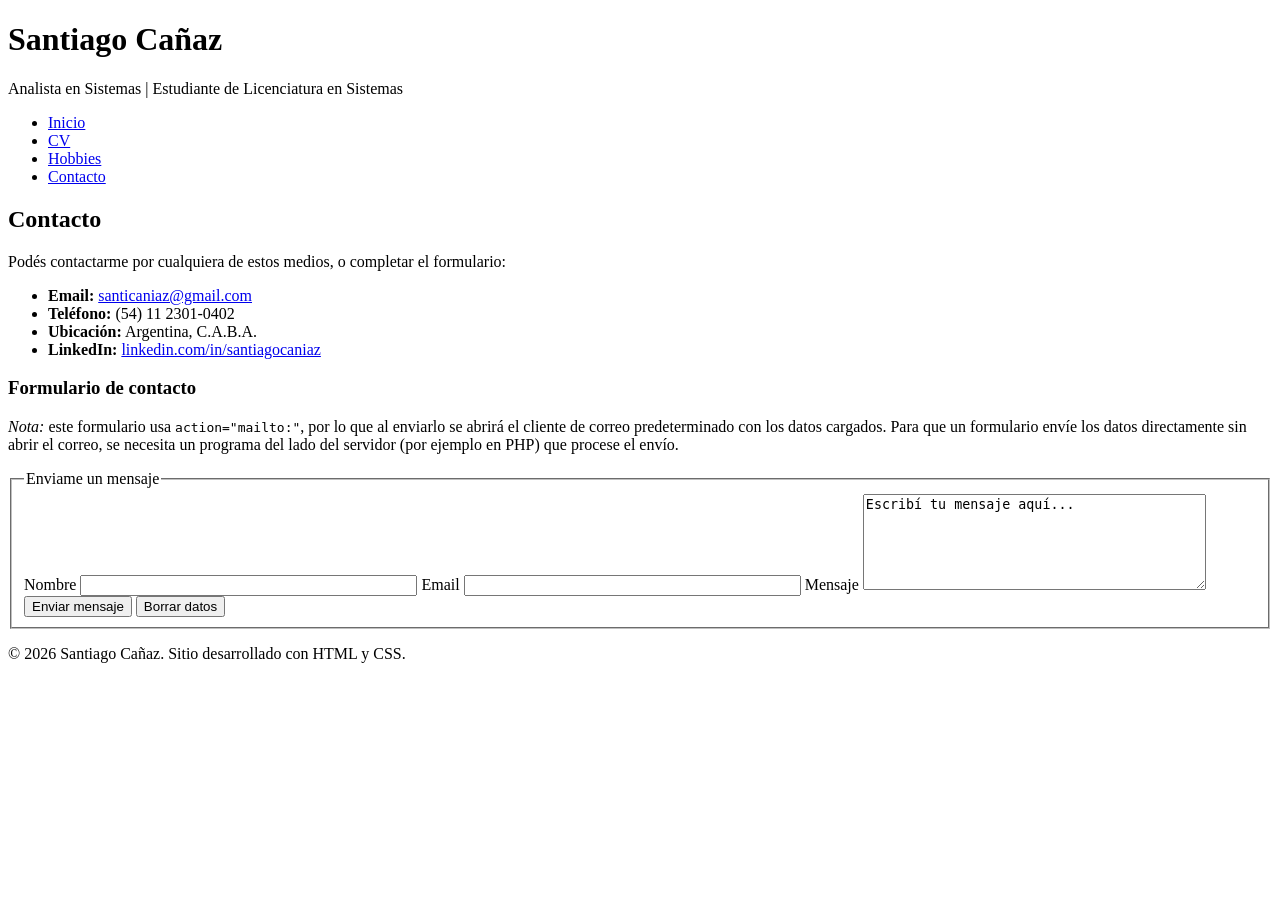
==== contacto.html @ 0b8a00d3 "Subir páginas HTML del sitio" ====
<!DOCTYPE html PUBLIC "-//W3C//DTD XHTML 1.0 Strict//EN" "http://www.w3.org/TR/xhtml1/DTD/xhtml1-strict.dtd">
<html xmlns="http://www.w3.org/1999/xhtml" xml:lang="es" lang="es">
<head>
  <meta http-equiv="Content-Type" content="text/html; charset=utf-8" />
  <title>Santiago Cañaz - Contacto</title>
  <meta name="description" content="Datos de contacto y formulario de contacto de Santiago Cañaz." />
  <meta name="author" content="Santiago Cañaz" />
  <link rel="icon" type="image/svg+xml" href="images/avatar.svg" />
  <link rel="preconnect" href="https://fonts.googleapis.com" />
  <link rel="preconnect" href="https://fonts.gstatic.com" />
  <link href="https://fonts.googleapis.com/css2?family=Inter:wght@400;500;600;700&display=swap" rel="stylesheet" />
  <link rel="stylesheet" type="text/css" href="css/estilos.css" />
</head>

<body>

  <div id="contenedor">

    <div id="cabecera">
      <h1>Santiago Cañaz</h1>
      <p class="subtitulo">Analista en Sistemas | Estudiante de Licenciatura en Sistemas</p>
    </div>

    <div id="menu">
      <ul>
        <li><a href="index.html">Inicio</a></li>
        <li><a href="cv.html">CV</a></li>
        <li><a href="hobbies.html">Hobbies</a></li>
        <li><a class="activo" href="contacto.html">Contacto</a></li>
      </ul>
    </div>

    <div id="contenido">

      <h2>Contacto</h2>
      <p>Podés contactarme por cualquiera de estos medios, o completar el formulario:</p>

      <ul class="datos-contacto">
        <li><strong>Email:</strong> <a href="mailto:santicaniaz@gmail.com">santicaniaz@gmail.com</a></li>
        <li><strong>Teléfono:</strong> (54) 11 2301-0402</li>
        <li><strong>Ubicación:</strong> Argentina, C.A.B.A.</li>
        <li><strong>LinkedIn:</strong> <a href="https://www.linkedin.com/in/santiagocaniaz/" title="Perfil de LinkedIn de Santiago Cañaz" target="_blank" rel="noopener">linkedin.com/in/santiagocaniaz</a></li>
      </ul>

      <h3>Formulario de contacto</h3>
      <p>
        <em>Nota:</em> este formulario usa <code>action="mailto:"</code>, por lo que al enviarlo se
        abrirá el cliente de correo predeterminado con los datos cargados. Para que un formulario
        envíe los datos directamente sin abrir el correo, se necesita un programa del lado del
        servidor (por ejemplo en PHP) que procese el envío.
      </p>

      <form action="mailto:santicaniaz@gmail.com" method="post" enctype="text/plain">

        <fieldset>
          <legend>Enviame un mensaje</legend>

          <label for="nombre">Nombre</label>
          <input type="text" id="nombre" name="nombre" size="40" maxlength="60" />

          <label for="email">Email</label>
          <input type="email" id="email" name="email" size="40" maxlength="60" />

          <label for="mensaje">Mensaje</label>
          <textarea id="mensaje" name="mensaje" rows="6" cols="40">Escribí tu mensaje aquí...</textarea>

          <input type="submit" name="enviar" value="Enviar mensaje" />
          <input type="reset" name="limpiar" value="Borrar datos" />
        </fieldset>

      </form>

    </div>

    <div id="pie">
      <p>&copy; 2026 Santiago Cañaz. Sitio desarrollado con HTML y CSS.</p>
    </div>

  </div>

</body>
</html>
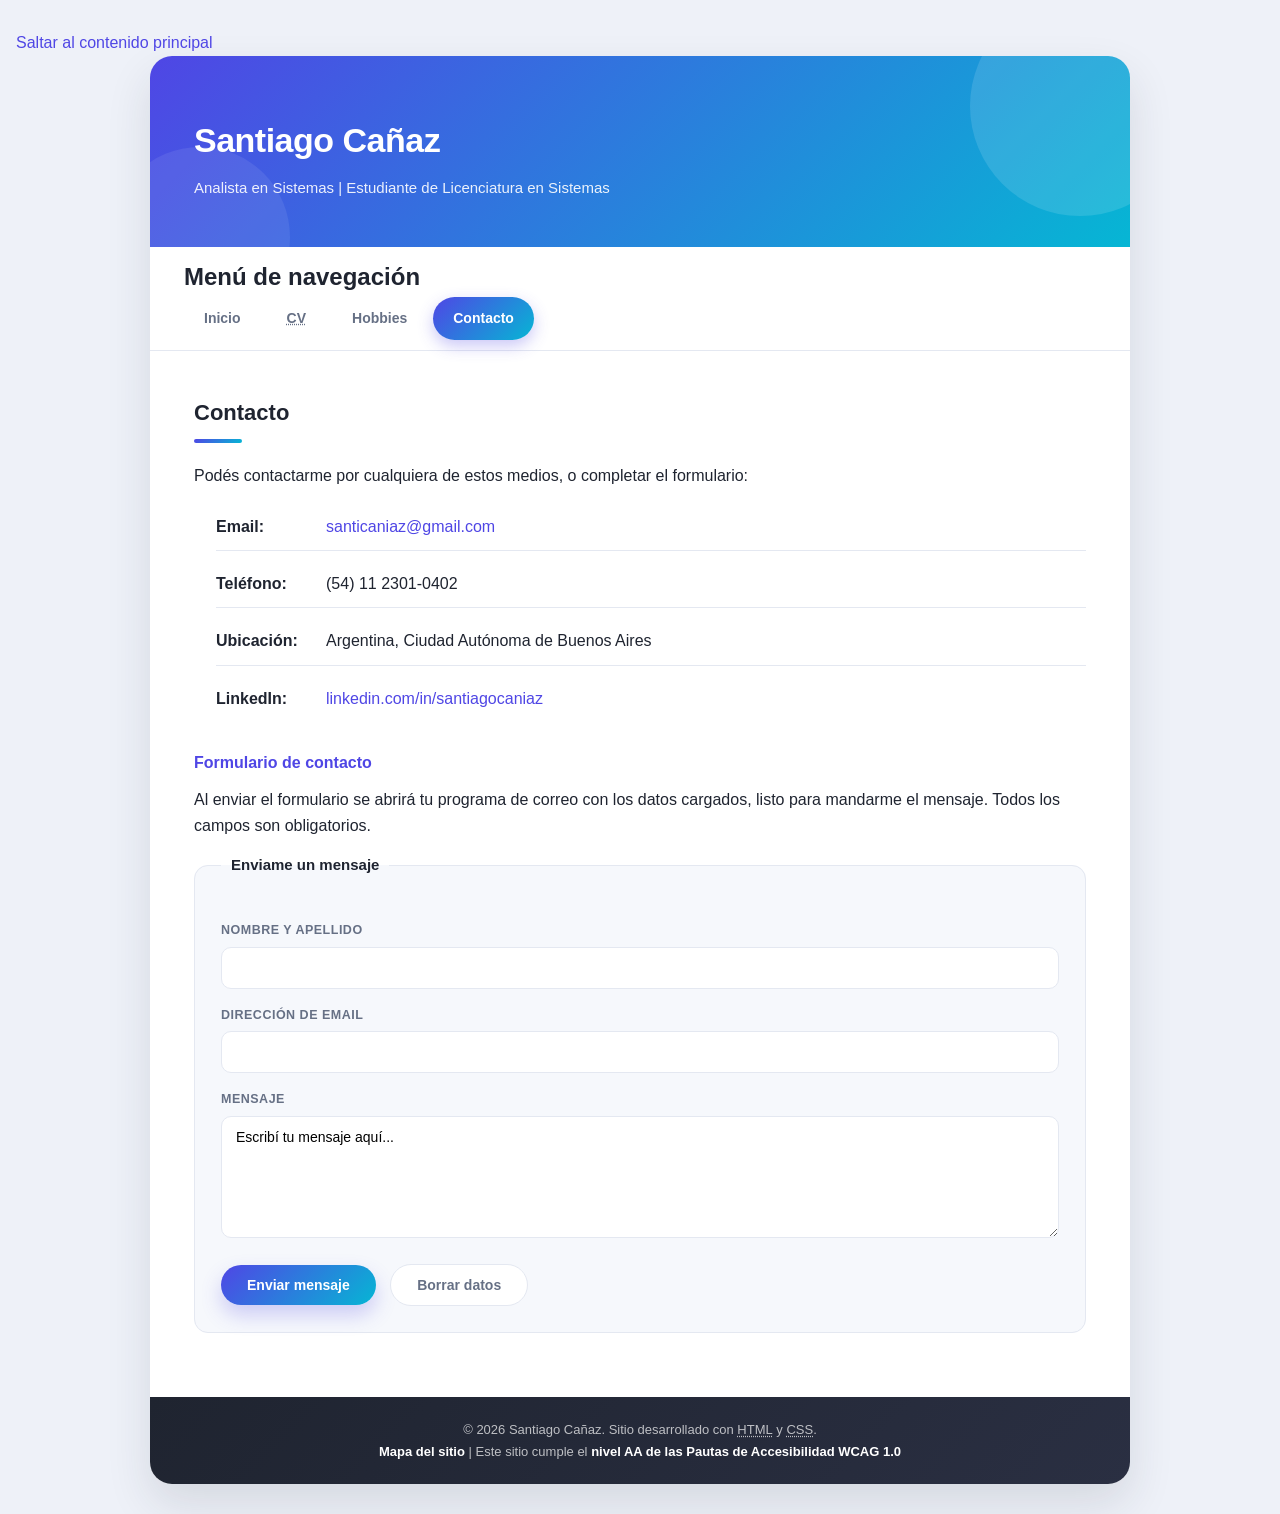
==== commit 1631ccb7: "Actividad 5: páginas accesibles (WCAG 1.0 AA) + mapa del sitio" ====
--- a/contacto.html
+++ b/contacto.html
@@ -4,15 +4,19 @@
   <meta http-equiv="Content-Type" content="text/html; charset=utf-8" />
   <title>Santiago Cañaz - Contacto</title>
   <meta name="description" content="Datos de contacto y formulario de contacto de Santiago Cañaz." />
+  <meta name="keywords" content="Santiago Cañaz, contacto, email, formulario" />
   <meta name="author" content="Santiago Cañaz" />
   <link rel="icon" type="image/svg+xml" href="images/avatar.svg" />
-  <link rel="preconnect" href="https://fonts.googleapis.com" />
-  <link rel="preconnect" href="https://fonts.gstatic.com" />
-  <link href="https://fonts.googleapis.com/css2?family=Inter:wght@400;500;600;700&display=swap" rel="stylesheet" />
+  <link rel="start" href="index.html" title="Inicio" />
+  <link rel="contents" href="mapa.html" title="Mapa del sitio" />
   <link rel="stylesheet" type="text/css" href="css/estilos.css" />
 </head>
 
 <body>
+
+  <div id="saltar">
+    <a href="#contenido">Saltar al contenido principal</a>
+  </div>
 
   <div id="contenedor">
 
@@ -22,32 +26,31 @@
     </div>
 
     <div id="menu">
+      <h2 class="oculto">Menú de navegación</h2>
       <ul>
         <li><a href="index.html">Inicio</a></li>
-        <li><a href="cv.html">CV</a></li>
+        <li><a href="cv.html"><abbr title="Curriculum Vitae">CV</abbr></a></li>
         <li><a href="hobbies.html">Hobbies</a></li>
-        <li><a class="activo" href="contacto.html">Contacto</a></li>
+        <li><a class="activo" href="contacto.html" title="Contacto (página actual)">Contacto</a></li>
       </ul>
     </div>
 
     <div id="contenido">
 
-      <h2>Contacto</h2>
+      <h2 class="primero">Contacto</h2>
       <p>Podés contactarme por cualquiera de estos medios, o completar el formulario:</p>
 
       <ul class="datos-contacto">
-        <li><strong>Email:</strong> <a href="mailto:santicaniaz@gmail.com">santicaniaz@gmail.com</a></li>
+        <li><strong>Email:</strong> <a href="mailto:santicaniaz@gmail.com" title="Enviar un correo a Santiago Cañaz">santicaniaz@gmail.com</a></li>
         <li><strong>Teléfono:</strong> (54) 11 2301-0402</li>
-        <li><strong>Ubicación:</strong> Argentina, C.A.B.A.</li>
-        <li><strong>LinkedIn:</strong> <a href="https://www.linkedin.com/in/santiagocaniaz/" title="Perfil de LinkedIn de Santiago Cañaz" target="_blank" rel="noopener">linkedin.com/in/santiagocaniaz</a></li>
+        <li><strong>Ubicación:</strong> Argentina, Ciudad Autónoma de Buenos Aires</li>
+        <li><strong>LinkedIn:</strong> <a href="https://www.linkedin.com/in/santiagocaniaz/" title="Perfil de LinkedIn de Santiago Cañaz (sitio externo)">linkedin.com/in/santiagocaniaz</a></li>
       </ul>
 
       <h3>Formulario de contacto</h3>
       <p>
-        <em>Nota:</em> este formulario usa <code>action="mailto:"</code>, por lo que al enviarlo se
-        abrirá el cliente de correo predeterminado con los datos cargados. Para que un formulario
-        envíe los datos directamente sin abrir el correo, se necesita un programa del lado del
-        servidor (por ejemplo en PHP) que procese el envío.
+        Al enviar el formulario se abrirá tu programa de correo con los datos cargados, listo para
+        mandarme el mensaje. Todos los campos son obligatorios.
       </p>
 
       <form action="mailto:santicaniaz@gmail.com" method="post" enctype="text/plain">
@@ -55,17 +58,17 @@
         <fieldset>
           <legend>Enviame un mensaje</legend>
 
-          <label for="nombre">Nombre</label>
-          <input type="text" id="nombre" name="nombre" size="40" maxlength="60" />
+          <label for="nombre">Nombre y apellido</label>
+          <input class="campo" type="text" id="nombre" name="nombre" size="40" maxlength="60" value="" />
 
-          <label for="email">Email</label>
-          <input type="email" id="email" name="email" size="40" maxlength="60" />
+          <label for="email">Dirección de email</label>
+          <input class="campo" type="text" id="email" name="email" size="40" maxlength="60" value="" />
 
           <label for="mensaje">Mensaje</label>
           <textarea id="mensaje" name="mensaje" rows="6" cols="40">Escribí tu mensaje aquí...</textarea>
 
-          <input type="submit" name="enviar" value="Enviar mensaje" />
-          <input type="reset" name="limpiar" value="Borrar datos" />
+          <input class="boton-form enviar" type="submit" name="enviar" value="Enviar mensaje" />
+          <input class="boton-form borrar" type="reset" name="limpiar" value="Borrar datos" />
         </fieldset>
 
       </form>
@@ -73,7 +76,12 @@
     </div>
 
     <div id="pie">
-      <p>&copy; 2026 Santiago Cañaz. Sitio desarrollado con HTML y CSS.</p>
+      <p>&copy; 2026 Santiago Cañaz. Sitio desarrollado con <abbr title="HyperText Markup Language" lang="en" xml:lang="en">HTML</abbr> y <abbr title="Cascading Style Sheets" lang="en" xml:lang="en">CSS</abbr>.</p>
+      <p>
+        <a href="mapa.html">Mapa del sitio</a> |
+        Este sitio cumple el
+        <a href="https://www.w3.org/WAI/WCAG1AA-Conformance" hreflang="en" title="Explicación del nivel AA de conformidad (sitio del W3C, en inglés)">nivel AA de las Pautas de Accesibilidad WCAG 1.0</a>
+      </p>
     </div>
 
   </div>
--- a/css/estilos.css
+++ b/css/estilos.css
@@ -0,0 +1,515 @@
+/* =======================================================
+   Sitio web personal - Santiago Cañaz
+   Hoja de estilos externa (CSS) - estilo moderno
+   ======================================================= */
+
+:root {
+  --color-primary: #4f46e5;
+  --color-primary-dark: #3d33c9;
+  --color-accent: #06b6d4;
+  --color-bg: #eef1f8;
+  --color-surface: #ffffff;
+  --color-surface-alt: #f6f8fc;
+  --color-text: #1f2430;
+  --color-text-muted: #667085;
+  --color-border: #e4e8f1;
+  --radius-lg: 22px;
+  --radius-md: 14px;
+  --radius-sm: 10px;
+  --shadow-md: 0 10px 30px rgba(31, 41, 55, 0.08);
+  --shadow-lg: 0 20px 45px rgba(31, 41, 55, 0.12);
+  --transition: all 0.25s ease;
+}
+
+/* --- Reset básico --- */
+* {
+  margin: 0;
+  padding: 0;
+  box-sizing: border-box;
+}
+
+body {
+  font-family: 'Inter', 'Poppins', Verdana, Arial, sans-serif;
+  color: var(--color-text);
+  background-color: var(--color-bg);
+  line-height: 1.65;
+  padding: 30px 16px;
+}
+
+a {
+  color: var(--color-primary);
+  text-decoration: none;
+  transition: var(--transition);
+}
+
+a:hover {
+  color: var(--color-primary-dark);
+}
+
+img {
+  max-width: 100%;
+  border: 0;
+  display: block;
+}
+
+/* --- Contenedor centrado --- */
+#contenedor {
+  width: 100%;
+  max-width: 980px;
+  margin: 0 auto;
+  background-color: var(--color-surface);
+  border-radius: var(--radius-lg);
+  overflow: hidden;
+  box-shadow: var(--shadow-lg);
+}
+
+/* --- Cabecera con degradé --- */
+#cabecera {
+  position: relative;
+  background: linear-gradient(135deg, var(--color-primary) 0%, var(--color-accent) 100%);
+  color: #ffffff;
+  padding: 56px 44px 46px 44px;
+  overflow: hidden;
+}
+
+#cabecera::before {
+  content: "";
+  position: absolute;
+  top: -60px;
+  right: -60px;
+  width: 220px;
+  height: 220px;
+  border-radius: 50%;
+  background: rgba(255, 255, 255, 0.12);
+}
+
+#cabecera::after {
+  content: "";
+  position: absolute;
+  bottom: -80px;
+  left: -40px;
+  width: 180px;
+  height: 180px;
+  border-radius: 50%;
+  background: rgba(255, 255, 255, 0.08);
+}
+
+#cabecera h1 {
+  position: relative;
+  font-size: 34px;
+  font-weight: 700;
+  letter-spacing: -0.5px;
+}
+
+#cabecera .subtitulo {
+  position: relative;
+  font-size: 15px;
+  color: rgba(255, 255, 255, 0.9);
+  margin-top: 8px;
+  font-weight: 400;
+}
+
+/* --- Menú de navegación (sticky, tipo pills) --- */
+#menu {
+  background-color: rgba(255, 255, 255, 0.9);
+  backdrop-filter: blur(10px);
+  border-bottom: 1px solid var(--color-border);
+  padding: 10px 34px;
+  position: sticky;
+  top: 0;
+  z-index: 10;
+}
+
+#menu ul {
+  list-style: none;
+  display: flex;
+  flex-wrap: wrap;
+  gap: 6px;
+}
+
+#menu li a {
+  display: inline-block;
+  color: var(--color-text-muted);
+  padding: 10px 20px;
+  font-size: 14px;
+  font-weight: 600;
+  text-decoration: none;
+  border-radius: 999px;
+  transition: var(--transition);
+}
+
+#menu li a:hover,
+#menu li a:focus {
+  background-color: var(--color-surface-alt);
+  color: var(--color-primary);
+}
+
+#menu li a.activo {
+  background: linear-gradient(135deg, var(--color-primary), var(--color-accent));
+  color: #ffffff;
+  box-shadow: 0 6px 16px rgba(79, 70, 229, 0.3);
+}
+
+/* --- Contenido principal --- */
+#contenido {
+  padding: 44px;
+}
+
+#contenido h2 {
+  color: var(--color-text);
+  font-size: 22px;
+  font-weight: 700;
+  margin-top: 40px;
+  margin-bottom: 20px;
+  position: relative;
+  padding-bottom: 12px;
+}
+
+#contenido h2::after {
+  content: "";
+  position: absolute;
+  left: 0;
+  bottom: 0;
+  width: 48px;
+  height: 4px;
+  border-radius: 4px;
+  background: linear-gradient(135deg, var(--color-primary), var(--color-accent));
+}
+
+#contenido h2:first-child {
+  margin-top: 0;
+}
+
+#contenido h3 {
+  color: var(--color-primary);
+  font-size: 16px;
+  font-weight: 700;
+  margin-bottom: 10px;
+  margin-top: 22px;
+}
+
+#contenido p {
+  margin-bottom: 14px;
+  color: var(--color-text);
+}
+
+#contenido ul,
+#contenido ol {
+  margin: 0 0 14px 22px;
+}
+
+#contenido li {
+  margin-bottom: 6px;
+}
+
+/* --- Sección de presentación (home) --- */
+#presentacion {
+  display: flex;
+  align-items: center;
+  gap: 36px;
+  flex-wrap: wrap;
+  margin-bottom: 10px;
+}
+
+#presentacion .avatar {
+  flex: 0 0 auto;
+  width: 170px;
+}
+
+#presentacion .avatar img {
+  border-radius: 50%;
+  padding: 5px;
+  background: linear-gradient(135deg, var(--color-primary), var(--color-accent));
+  box-shadow: var(--shadow-md);
+}
+
+#presentacion .texto-presentacion {
+  flex: 1 1 380px;
+}
+
+/* --- Botones --- */
+.boton {
+  display: inline-block;
+  background: linear-gradient(135deg, var(--color-primary), var(--color-accent));
+  color: #ffffff !important;
+  padding: 13px 30px;
+  border-radius: 999px;
+  text-decoration: none;
+  font-size: 14px;
+  font-weight: 600;
+  margin-top: 10px;
+  box-shadow: 0 10px 20px rgba(79, 70, 229, 0.25);
+  transition: var(--transition);
+}
+
+.boton:hover {
+  transform: translateY(-2px);
+  box-shadow: 0 14px 26px rgba(79, 70, 229, 0.32);
+  color: #ffffff !important;
+}
+
+/* --- Tablas --- */
+.tabla-contenedor {
+  border-radius: var(--radius-md);
+  overflow: hidden;
+  box-shadow: var(--shadow-md);
+  margin-bottom: 24px;
+  border: 1px solid var(--color-border);
+}
+
+table {
+  width: 100%;
+  border-collapse: collapse;
+}
+
+caption {
+  text-align: left;
+  font-weight: 700;
+  color: var(--color-text);
+  padding: 14px 18px;
+  background-color: var(--color-surface-alt);
+  font-size: 14px;
+}
+
+th, td {
+  padding: 13px 18px;
+  text-align: left;
+  font-size: 14px;
+}
+
+th {
+  background-color: var(--color-surface-alt);
+  color: var(--color-text-muted);
+  text-transform: uppercase;
+  font-size: 11.5px;
+  letter-spacing: 0.06em;
+  font-weight: 700;
+  border-bottom: 1px solid var(--color-border);
+}
+
+td {
+  border-bottom: 1px solid var(--color-border);
+}
+
+tr:last-child td {
+  border-bottom: 0;
+}
+
+tbody tr {
+  transition: var(--transition);
+}
+
+tr:hover td {
+  background-color: var(--color-surface-alt);
+}
+
+/* --- Tarjetas de hobbies --- */
+.tarjeta {
+  display: flex;
+  align-items: center;
+  gap: 22px;
+  background-color: var(--color-surface);
+  border: 1px solid var(--color-border);
+  border-radius: var(--radius-md);
+  padding: 22px;
+  margin-bottom: 20px;
+  box-shadow: var(--shadow-md);
+  transition: var(--transition);
+}
+
+.tarjeta:hover {
+  transform: translateY(-4px);
+  box-shadow: var(--shadow-lg);
+}
+
+.tarjeta .icono-tarjeta {
+  flex: 0 0 auto;
+  width: 84px;
+  height: 84px;
+  border-radius: 50%;
+  background-color: var(--color-surface-alt);
+  display: flex;
+  align-items: center;
+  justify-content: center;
+}
+
+.tarjeta .icono-tarjeta img {
+  width: 52px;
+}
+
+.tarjeta .texto-tarjeta {
+  flex: 1 1 auto;
+}
+
+.tarjeta .texto-tarjeta p {
+  margin-bottom: 0;
+}
+
+/* --- Formulario de contacto --- */
+fieldset {
+  border: 1px solid var(--color-border);
+  border-radius: var(--radius-md);
+  padding: 26px;
+  margin-bottom: 20px;
+  background-color: var(--color-surface-alt);
+}
+
+legend {
+  color: var(--color-text);
+  font-weight: 700;
+  padding: 0 10px;
+  font-size: 15px;
+}
+
+label {
+  display: block;
+  margin-top: 16px;
+  margin-bottom: 6px;
+  font-weight: 600;
+  font-size: 12.5px;
+  text-transform: uppercase;
+  letter-spacing: 0.04em;
+  color: var(--color-text-muted);
+}
+
+input[type="text"],
+input[type="email"],
+textarea {
+  width: 100%;
+  padding: 12px 14px;
+  border: 1px solid var(--color-border);
+  border-radius: var(--radius-sm);
+  font-family: inherit;
+  font-size: 14px;
+  background-color: var(--color-surface);
+  transition: var(--transition);
+}
+
+input[type="text"]:focus,
+input[type="email"]:focus,
+textarea:focus {
+  outline: none;
+  border-color: var(--color-primary);
+  box-shadow: 0 0 0 3px rgba(79, 70, 229, 0.15);
+}
+
+input[type="submit"],
+input[type="reset"] {
+  margin-top: 18px;
+  margin-right: 10px;
+  padding: 12px 26px;
+  border: 0;
+  border-radius: 999px;
+  font-size: 14px;
+  font-weight: 600;
+  cursor: pointer;
+  transition: var(--transition);
+}
+
+input[type="submit"] {
+  background: linear-gradient(135deg, var(--color-primary), var(--color-accent));
+  color: #ffffff;
+  box-shadow: 0 10px 20px rgba(79, 70, 229, 0.25);
+}
+
+input[type="submit"]:hover {
+  transform: translateY(-2px);
+  box-shadow: 0 14px 26px rgba(79, 70, 229, 0.32);
+}
+
+input[type="reset"] {
+  background-color: var(--color-surface);
+  color: var(--color-text-muted);
+  border: 1px solid var(--color-border);
+}
+
+input[type="reset"]:hover {
+  background-color: var(--color-surface-alt);
+}
+
+/* --- Datos de contacto y redes --- */
+.datos-contacto {
+  list-style: none;
+  margin: 0 0 26px 0;
+  display: flex;
+  flex-direction: column;
+  gap: 4px;
+}
+
+.datos-contacto li {
+  padding: 10px 0;
+  border-bottom: 1px solid var(--color-border);
+  display: flex;
+  gap: 10px;
+}
+
+.datos-contacto li:last-child {
+  border-bottom: 0;
+}
+
+.datos-contacto strong {
+  color: var(--color-text);
+  display: inline-block;
+  width: 100px;
+  flex: 0 0 auto;
+}
+
+/* --- Pie de página --- */
+#pie {
+  background: linear-gradient(135deg, #1f2430, #2a2f42);
+  color: rgba(255, 255, 255, 0.7);
+  text-align: center;
+  padding: 22px;
+  font-size: 13px;
+}
+
+#pie a {
+  color: #ffffff;
+  font-weight: 600;
+}
+
+/* --- Responsivo simple --- */
+@media (max-width: 640px) {
+  body {
+    padding: 0;
+  }
+
+  #contenedor {
+    border-radius: 0;
+  }
+
+  #cabecera {
+    padding: 40px 24px 34px 24px;
+  }
+
+  #contenido {
+    padding: 28px 22px;
+  }
+
+  #menu {
+    padding: 10px 16px;
+  }
+
+  #presentacion {
+    flex-direction: column;
+    text-align: center;
+  }
+
+  #presentacion .avatar {
+    margin: 0 auto;
+  }
+
+  .tarjeta {
+    flex-direction: column;
+    text-align: center;
+  }
+
+  .datos-contacto li {
+    flex-direction: column;
+    gap: 2px;
+  }
+
+  .datos-contacto strong {
+    width: auto;
+  }
+}
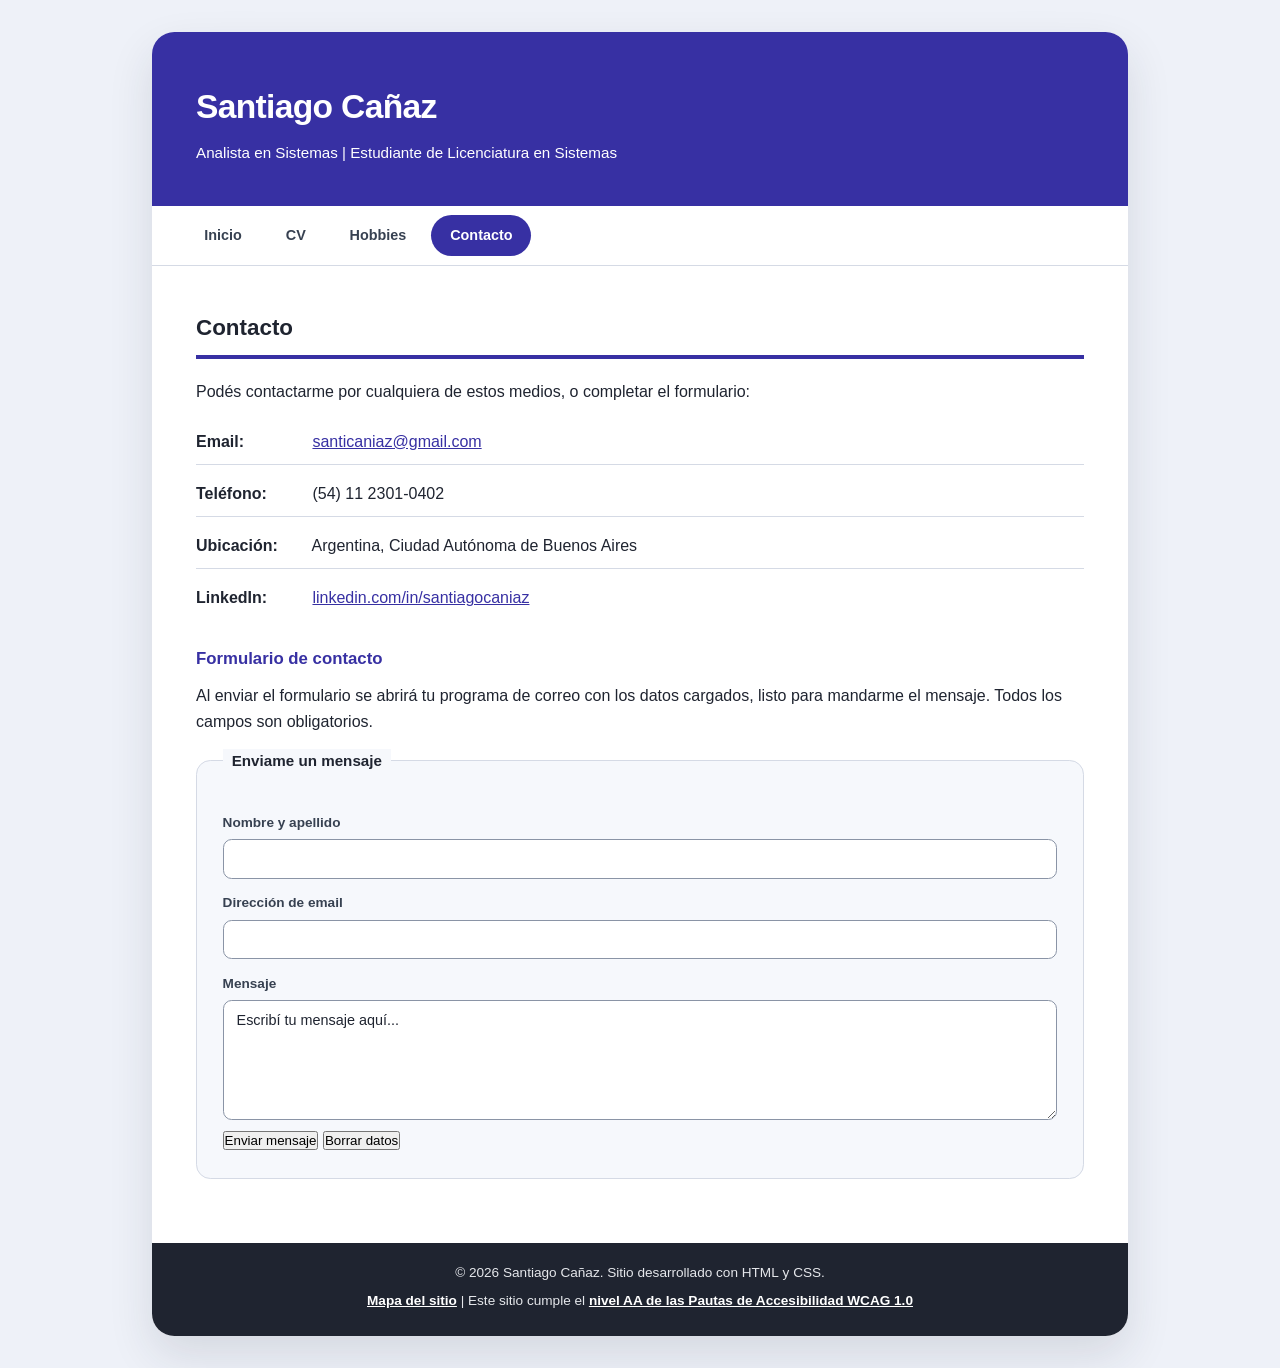
==== commit 9ad09060: "Actividad 5: botones del formulario accesibles" ====
--- a/contacto.html
+++ b/contacto.html
@@ -67,8 +67,8 @@
           <label for="mensaje">Mensaje</label>
           <textarea id="mensaje" name="mensaje" rows="6" cols="40">Escribí tu mensaje aquí...</textarea>
 
-          <input class="boton-form enviar" type="submit" name="enviar" value="Enviar mensaje" />
-          <input class="boton-form borrar" type="reset" name="limpiar" value="Borrar datos" />
+          <button class="boton-form enviar" type="submit" name="enviar">Enviar mensaje</button>
+          <button class="boton-form borrar" type="reset" name="limpiar">Borrar datos</button>
         </fieldset>
 
       </form>
--- a/css/estilos.css
+++ b/css/estilos.css
@@ -1,25 +1,13 @@
 /* =======================================================
    Sitio web personal - Santiago Cañaz
-   Hoja de estilos externa (CSS) - estilo moderno
+   Hoja de estilos externa (CSS)
+   Versión accesible (WCAG 1.0 nivel AA):
+   - Todas las medidas en unidades relativas (em y %), punto 3.4
+   - Colores sólidos con contraste suficiente, punto 2.2
+   - Enlaces subrayados (no se distinguen solo por color), punto 2.1
+   - Sin animaciones ni movimiento, punto 7.3
+   - Foco del teclado visible, punto 9
    ======================================================= */
-
-:root {
-  --color-primary: #4f46e5;
-  --color-primary-dark: #3d33c9;
-  --color-accent: #06b6d4;
-  --color-bg: #eef1f8;
-  --color-surface: #ffffff;
-  --color-surface-alt: #f6f8fc;
-  --color-text: #1f2430;
-  --color-text-muted: #667085;
-  --color-border: #e4e8f1;
-  --radius-lg: 22px;
-  --radius-md: 14px;
-  --radius-sm: 10px;
-  --shadow-md: 0 10px 30px rgba(31, 41, 55, 0.08);
-  --shadow-lg: 0 20px 45px rgba(31, 41, 55, 0.12);
-  --transition: all 0.25s ease;
-}
 
 /* --- Reset básico --- */
 * {
@@ -29,21 +17,28 @@
 }
 
 body {
-  font-family: 'Inter', 'Poppins', Verdana, Arial, sans-serif;
-  color: var(--color-text);
-  background-color: var(--color-bg);
-  line-height: 1.65;
-  padding: 30px 16px;
+  font-family: Verdana, Arial, Helvetica, sans-serif;
+  font-size: 100%;
+  color: #1f2430;
+  background-color: #eef1f8;
+  line-height: 1.6;
+  padding: 2em 1em;
 }
 
 a {
-  color: var(--color-primary);
-  text-decoration: none;
-  transition: var(--transition);
+  color: #3730a3;
+  background-color: transparent;
+  text-decoration: underline;
 }
 
 a:hover {
-  color: var(--color-primary-dark);
+  color: #1e1b6b;
+  background-color: transparent;
+}
+
+a:focus {
+  outline: 0.19em solid #b45309;
+  outline-offset: 0.12em;
 }
 
 img {
@@ -52,209 +47,213 @@
   display: block;
 }
 
+abbr {
+  border-bottom: 0;
+  text-decoration: none;
+}
+
+/* --- Texto solo para lectores de pantalla --- */
+.oculto {
+  position: absolute;
+  left: -100em;
+  top: auto;
+  width: 0.0625em;
+  height: 0.0625em;
+  overflow: hidden;
+}
+
+/* --- Enlace para saltar al contenido --- */
+#saltar {
+  position: absolute;
+  left: -100em;
+  top: 0;
+}
+
+#saltar a:focus,
+#saltar a:active {
+  position: absolute;
+  left: 101em;
+  top: 0.5em;
+  padding: 0.5em 1em;
+  color: #ffffff;
+  background-color: #1f2430;
+  white-space: nowrap;
+}
+
 /* --- Contenedor centrado --- */
 #contenedor {
   width: 100%;
-  max-width: 980px;
+  max-width: 61em;
   margin: 0 auto;
-  background-color: var(--color-surface);
-  border-radius: var(--radius-lg);
+  color: #1f2430;
+  background-color: #ffffff;
+  border-radius: 1.4em;
   overflow: hidden;
-  box-shadow: var(--shadow-lg);
-}
-
-/* --- Cabecera con degradé --- */
+  box-shadow: 0 1.2em 2.8em rgba(31, 41, 55, 0.12);
+}
+
+/* --- Cabecera --- */
 #cabecera {
-  position: relative;
-  background: linear-gradient(135deg, var(--color-primary) 0%, var(--color-accent) 100%);
-  color: #ffffff;
-  padding: 56px 44px 46px 44px;
-  overflow: hidden;
-}
-
-#cabecera::before {
-  content: "";
-  position: absolute;
-  top: -60px;
-  right: -60px;
-  width: 220px;
-  height: 220px;
-  border-radius: 50%;
-  background: rgba(255, 255, 255, 0.12);
-}
-
-#cabecera::after {
-  content: "";
-  position: absolute;
-  bottom: -80px;
-  left: -40px;
-  width: 180px;
-  height: 180px;
-  border-radius: 50%;
-  background: rgba(255, 255, 255, 0.08);
+  color: #ffffff;
+  background-color: #3730a3;
+  padding: 3em 2.75em 2.5em 2.75em;
 }
 
 #cabecera h1 {
-  position: relative;
-  font-size: 34px;
-  font-weight: 700;
-  letter-spacing: -0.5px;
+  font-size: 2.1em;
+  font-weight: bold;
+  letter-spacing: -0.02em;
 }
 
 #cabecera .subtitulo {
-  position: relative;
-  font-size: 15px;
-  color: rgba(255, 255, 255, 0.9);
-  margin-top: 8px;
-  font-weight: 400;
-}
-
-/* --- Menú de navegación (sticky, tipo pills) --- */
+  font-size: 0.95em;
+  color: #ffffff;
+  background-color: #3730a3;
+  margin-top: 0.5em;
+}
+
+/* --- Menú de navegación --- */
 #menu {
-  background-color: rgba(255, 255, 255, 0.9);
-  backdrop-filter: blur(10px);
-  border-bottom: 1px solid var(--color-border);
-  padding: 10px 34px;
-  position: sticky;
-  top: 0;
-  z-index: 10;
+  color: #1f2430;
+  background-color: #ffffff;
+  border-bottom: 0.0625em solid #d5dae5;
+  padding: 0.6em 2.1em;
 }
 
 #menu ul {
   list-style: none;
   display: flex;
   flex-wrap: wrap;
-  gap: 6px;
+  gap: 0.4em;
 }
 
 #menu li a {
   display: inline-block;
-  color: var(--color-text-muted);
-  padding: 10px 20px;
-  font-size: 14px;
-  font-weight: 600;
+  color: #374151;
+  background-color: #ffffff;
+  padding: 0.6em 1.3em;
+  font-size: 0.9em;
+  font-weight: bold;
   text-decoration: none;
-  border-radius: 999px;
-  transition: var(--transition);
+  border-radius: 2em;
 }
 
 #menu li a:hover,
 #menu li a:focus {
-  background-color: var(--color-surface-alt);
-  color: var(--color-primary);
+  color: #3730a3;
+  background-color: #eef1f8;
+  text-decoration: underline;
 }
 
 #menu li a.activo {
-  background: linear-gradient(135deg, var(--color-primary), var(--color-accent));
-  color: #ffffff;
-  box-shadow: 0 6px 16px rgba(79, 70, 229, 0.3);
+  color: #ffffff;
+  background-color: #3730a3;
 }
 
 /* --- Contenido principal --- */
 #contenido {
-  padding: 44px;
+  padding: 2.75em;
 }
 
 #contenido h2 {
-  color: var(--color-text);
-  font-size: 22px;
-  font-weight: 700;
-  margin-top: 40px;
-  margin-bottom: 20px;
-  position: relative;
-  padding-bottom: 12px;
-}
-
-#contenido h2::after {
-  content: "";
-  position: absolute;
-  left: 0;
-  bottom: 0;
-  width: 48px;
-  height: 4px;
-  border-radius: 4px;
-  background: linear-gradient(135deg, var(--color-primary), var(--color-accent));
-}
-
-#contenido h2:first-child {
+  color: #1f2430;
+  background-color: transparent;
+  font-size: 1.4em;
+  font-weight: bold;
+  margin-top: 1.8em;
+  margin-bottom: 0.9em;
+  padding-bottom: 0.4em;
+  border-bottom: 0.18em solid #3730a3;
+}
+
+#contenido h2.primero {
   margin-top: 0;
 }
 
 #contenido h3 {
-  color: var(--color-primary);
-  font-size: 16px;
-  font-weight: 700;
-  margin-bottom: 10px;
-  margin-top: 22px;
+  color: #3730a3;
+  background-color: transparent;
+  font-size: 1.05em;
+  font-weight: bold;
+  margin-bottom: 0.6em;
+  margin-top: 1.4em;
 }
 
 #contenido p {
-  margin-bottom: 14px;
-  color: var(--color-text);
+  margin-bottom: 0.9em;
 }
 
 #contenido ul,
 #contenido ol {
-  margin: 0 0 14px 22px;
+  margin: 0 0 0.9em 1.4em;
 }
 
 #contenido li {
-  margin-bottom: 6px;
+  margin-bottom: 0.4em;
 }
 
 /* --- Sección de presentación (home) --- */
 #presentacion {
   display: flex;
   align-items: center;
-  gap: 36px;
+  gap: 2.25em;
   flex-wrap: wrap;
-  margin-bottom: 10px;
+  margin-bottom: 0.6em;
 }
 
 #presentacion .avatar {
   flex: 0 0 auto;
-  width: 170px;
+  width: 10.6em;
 }
 
 #presentacion .avatar img {
+  width: 100%;
+  height: auto;
   border-radius: 50%;
-  padding: 5px;
-  background: linear-gradient(135deg, var(--color-primary), var(--color-accent));
-  box-shadow: var(--shadow-md);
+  padding: 0.3em;
+  background-color: #3730a3;
 }
 
 #presentacion .texto-presentacion {
-  flex: 1 1 380px;
-}
-
-/* --- Botones --- */
+  flex: 1 1 24em;
+}
+
+#presentacion .texto-presentacion h2 {
+  margin-top: 0;
+}
+
+/* --- Botones (enlaces destacados) --- */
 .boton {
   display: inline-block;
-  background: linear-gradient(135deg, var(--color-primary), var(--color-accent));
-  color: #ffffff !important;
-  padding: 13px 30px;
-  border-radius: 999px;
+  color: #ffffff;
+  background-color: #3730a3;
+  padding: 0.8em 1.9em;
+  border-radius: 2em;
   text-decoration: none;
-  font-size: 14px;
-  font-weight: 600;
-  margin-top: 10px;
-  box-shadow: 0 10px 20px rgba(79, 70, 229, 0.25);
-  transition: var(--transition);
-}
-
-.boton:hover {
-  transform: translateY(-2px);
-  box-shadow: 0 14px 26px rgba(79, 70, 229, 0.32);
-  color: #ffffff !important;
-}
-
-/* --- Tablas --- */
+  font-size: 0.9em;
+  font-weight: bold;
+  margin-top: 0.6em;
+}
+
+#contenido a.boton,
+#contenido a.boton:visited {
+  color: #ffffff;
+  background-color: #3730a3;
+}
+
+#contenido a.boton:hover,
+#contenido a.boton:focus {
+  color: #ffffff;
+  background-color: #1e1b6b;
+  text-decoration: underline;
+}
+
+/* --- Tablas de datos --- */
 .tabla-contenedor {
-  border-radius: var(--radius-md);
+  border-radius: 0.9em;
   overflow: hidden;
-  box-shadow: var(--shadow-md);
-  margin-bottom: 24px;
-  border: 1px solid var(--color-border);
+  margin-bottom: 1.5em;
+  border: 0.0625em solid #d5dae5;
 }
 
 table {
@@ -264,183 +263,164 @@
 
 caption {
   text-align: left;
-  font-weight: 700;
-  color: var(--color-text);
-  padding: 14px 18px;
-  background-color: var(--color-surface-alt);
-  font-size: 14px;
-}
-
-th, td {
-  padding: 13px 18px;
+  font-weight: bold;
+  color: #1f2430;
+  background-color: #f6f8fc;
+  padding: 0.9em 1.1em;
+  font-size: 0.9em;
+}
+
+th,
+td {
+  padding: 0.8em 1.1em;
   text-align: left;
-  font-size: 14px;
+  font-size: 0.9em;
+  vertical-align: top;
 }
 
 th {
-  background-color: var(--color-surface-alt);
-  color: var(--color-text-muted);
+  color: #374151;
+  background-color: #f6f8fc;
   text-transform: uppercase;
-  font-size: 11.5px;
+  font-size: 0.75em;
   letter-spacing: 0.06em;
-  font-weight: 700;
-  border-bottom: 1px solid var(--color-border);
+  font-weight: bold;
+  padding: 1.07em 1.47em;
+  border-bottom: 0.0625em solid #d5dae5;
 }
 
 td {
-  border-bottom: 1px solid var(--color-border);
-}
-
-tr:last-child td {
+  border-bottom: 0.0625em solid #d5dae5;
+}
+
+tbody tr:last-child td {
   border-bottom: 0;
-}
-
-tbody tr {
-  transition: var(--transition);
-}
-
-tr:hover td {
-  background-color: var(--color-surface-alt);
 }
 
 /* --- Tarjetas de hobbies --- */
 .tarjeta {
   display: flex;
   align-items: center;
-  gap: 22px;
-  background-color: var(--color-surface);
-  border: 1px solid var(--color-border);
-  border-radius: var(--radius-md);
-  padding: 22px;
-  margin-bottom: 20px;
-  box-shadow: var(--shadow-md);
-  transition: var(--transition);
-}
-
-.tarjeta:hover {
-  transform: translateY(-4px);
-  box-shadow: var(--shadow-lg);
+  gap: 1.4em;
+  color: #1f2430;
+  background-color: #ffffff;
+  border: 0.0625em solid #d5dae5;
+  border-radius: 0.9em;
+  padding: 1.4em;
+  margin-bottom: 1.25em;
 }
 
 .tarjeta .icono-tarjeta {
   flex: 0 0 auto;
-  width: 84px;
-  height: 84px;
+  width: 5.25em;
+  height: 5.25em;
   border-radius: 50%;
-  background-color: var(--color-surface-alt);
+  background-color: #eef1f8;
   display: flex;
   align-items: center;
   justify-content: center;
 }
 
 .tarjeta .icono-tarjeta img {
-  width: 52px;
+  width: 3.25em;
+  height: auto;
 }
 
 .tarjeta .texto-tarjeta {
   flex: 1 1 auto;
 }
 
+.tarjeta .texto-tarjeta h3 {
+  margin-top: 0;
+}
+
 .tarjeta .texto-tarjeta p {
   margin-bottom: 0;
 }
 
 /* --- Formulario de contacto --- */
 fieldset {
-  border: 1px solid var(--color-border);
-  border-radius: var(--radius-md);
-  padding: 26px;
-  margin-bottom: 20px;
-  background-color: var(--color-surface-alt);
+  border: 0.0625em solid #d5dae5;
+  border-radius: 0.9em;
+  padding: 1.6em;
+  margin-bottom: 1.25em;
+  color: #1f2430;
+  background-color: #f6f8fc;
 }
 
 legend {
-  color: var(--color-text);
-  font-weight: 700;
-  padding: 0 10px;
-  font-size: 15px;
+  color: #1f2430;
+  background-color: #f6f8fc;
+  font-weight: bold;
+  padding: 0 0.6em;
+  font-size: 0.95em;
 }
 
 label {
   display: block;
-  margin-top: 16px;
-  margin-bottom: 6px;
-  font-weight: 600;
-  font-size: 12.5px;
-  text-transform: uppercase;
-  letter-spacing: 0.04em;
-  color: var(--color-text-muted);
-}
-
-input[type="text"],
-input[type="email"],
+  margin-top: 1em;
+  margin-bottom: 0.4em;
+  font-weight: bold;
+  font-size: 0.85em;
+  color: #374151;
+  background-color: transparent;
+}
+
+input.campo,
 textarea {
   width: 100%;
-  padding: 12px 14px;
-  border: 1px solid var(--color-border);
-  border-radius: var(--radius-sm);
+  padding: 0.75em 0.9em;
+  border: 0.0625em solid #8a94a6;
+  border-radius: 0.6em;
   font-family: inherit;
-  font-size: 14px;
-  background-color: var(--color-surface);
-  transition: var(--transition);
-}
-
-input[type="text"]:focus,
-input[type="email"]:focus,
+  font-size: 0.9em;
+  color: #1f2430;
+  background-color: #ffffff;
+}
+
+input.campo:focus,
 textarea:focus {
-  outline: none;
-  border-color: var(--color-primary);
-  box-shadow: 0 0 0 3px rgba(79, 70, 229, 0.15);
-}
-
-input[type="submit"],
-input[type="reset"] {
-  margin-top: 18px;
-  margin-right: 10px;
-  padding: 12px 26px;
-  border: 0;
-  border-radius: 999px;
-  font-size: 14px;
-  font-weight: 600;
+  outline: 0.19em solid #b45309;
+  border-color: #3730a3;
+}
+
+input.boton-form {
+  margin-top: 1.1em;
+  margin-right: 0.6em;
+  padding: 0.75em 1.6em;
+  border-radius: 2em;
+  font-family: inherit;
+  font-size: 0.9em;
+  font-weight: bold;
   cursor: pointer;
-  transition: var(--transition);
-}
-
-input[type="submit"] {
-  background: linear-gradient(135deg, var(--color-primary), var(--color-accent));
-  color: #ffffff;
-  box-shadow: 0 10px 20px rgba(79, 70, 229, 0.25);
-}
-
-input[type="submit"]:hover {
-  transform: translateY(-2px);
-  box-shadow: 0 14px 26px rgba(79, 70, 229, 0.32);
-}
-
-input[type="reset"] {
-  background-color: var(--color-surface);
-  color: var(--color-text-muted);
-  border: 1px solid var(--color-border);
-}
-
-input[type="reset"]:hover {
-  background-color: var(--color-surface-alt);
-}
-
-/* --- Datos de contacto y redes --- */
-.datos-contacto {
+}
+
+input.enviar {
+  color: #ffffff;
+  background-color: #3730a3;
+  border: 0.0625em solid #3730a3;
+}
+
+input.borrar {
+  color: #374151;
+  background-color: #ffffff;
+  border: 0.0625em solid #8a94a6;
+}
+
+input.boton-form:focus {
+  outline: 0.19em solid #b45309;
+  outline-offset: 0.12em;
+}
+
+/* --- Datos de contacto --- */
+#contenido ul.datos-contacto {
   list-style: none;
-  margin: 0 0 26px 0;
-  display: flex;
-  flex-direction: column;
-  gap: 4px;
+  margin: 0 0 1.6em 0;
 }
 
 .datos-contacto li {
-  padding: 10px 0;
-  border-bottom: 1px solid var(--color-border);
-  display: flex;
-  gap: 10px;
+  padding: 0.6em 0;
+  border-bottom: 0.0625em solid #d5dae5;
 }
 
 .datos-contacto li:last-child {
@@ -448,28 +428,44 @@
 }
 
 .datos-contacto strong {
-  color: var(--color-text);
   display: inline-block;
-  width: 100px;
-  flex: 0 0 auto;
+  width: 7em;
+}
+
+/* --- Mapa del sitio --- */
+#contenido ul.mapa li {
+  margin-bottom: 0.6em;
+}
+
+#contenido ul.mapa ul {
+  margin-top: 0.4em;
 }
 
 /* --- Pie de página --- */
 #pie {
-  background: linear-gradient(135deg, #1f2430, #2a2f42);
-  color: rgba(255, 255, 255, 0.7);
+  color: #e5e7eb;
+  background-color: #1f2430;
   text-align: center;
-  padding: 22px;
-  font-size: 13px;
+  padding: 1.4em;
+  font-size: 0.85em;
+}
+
+#pie p {
+  margin-bottom: 0.4em;
 }
 
 #pie a {
   color: #ffffff;
-  font-weight: 600;
-}
-
-/* --- Responsivo simple --- */
-@media (max-width: 640px) {
+  background-color: #1f2430;
+  font-weight: bold;
+}
+
+#pie a:focus {
+  outline-color: #fbbf24;
+}
+
+/* --- Diseño adaptable para pantallas chicas --- */
+@media (max-width: 40em) {
   body {
     padding: 0;
   }
@@ -479,15 +475,15 @@
   }
 
   #cabecera {
-    padding: 40px 24px 34px 24px;
+    padding: 2.5em 1.5em 2.1em 1.5em;
   }
 
   #contenido {
-    padding: 28px 22px;
+    padding: 1.75em 1.4em;
   }
 
   #menu {
-    padding: 10px 16px;
+    padding: 0.6em 1em;
   }
 
   #presentacion {
@@ -504,12 +500,8 @@
     text-align: center;
   }
 
-  .datos-contacto li {
-    flex-direction: column;
-    gap: 2px;
-  }
-
   .datos-contacto strong {
+    display: block;
     width: auto;
   }
 }
